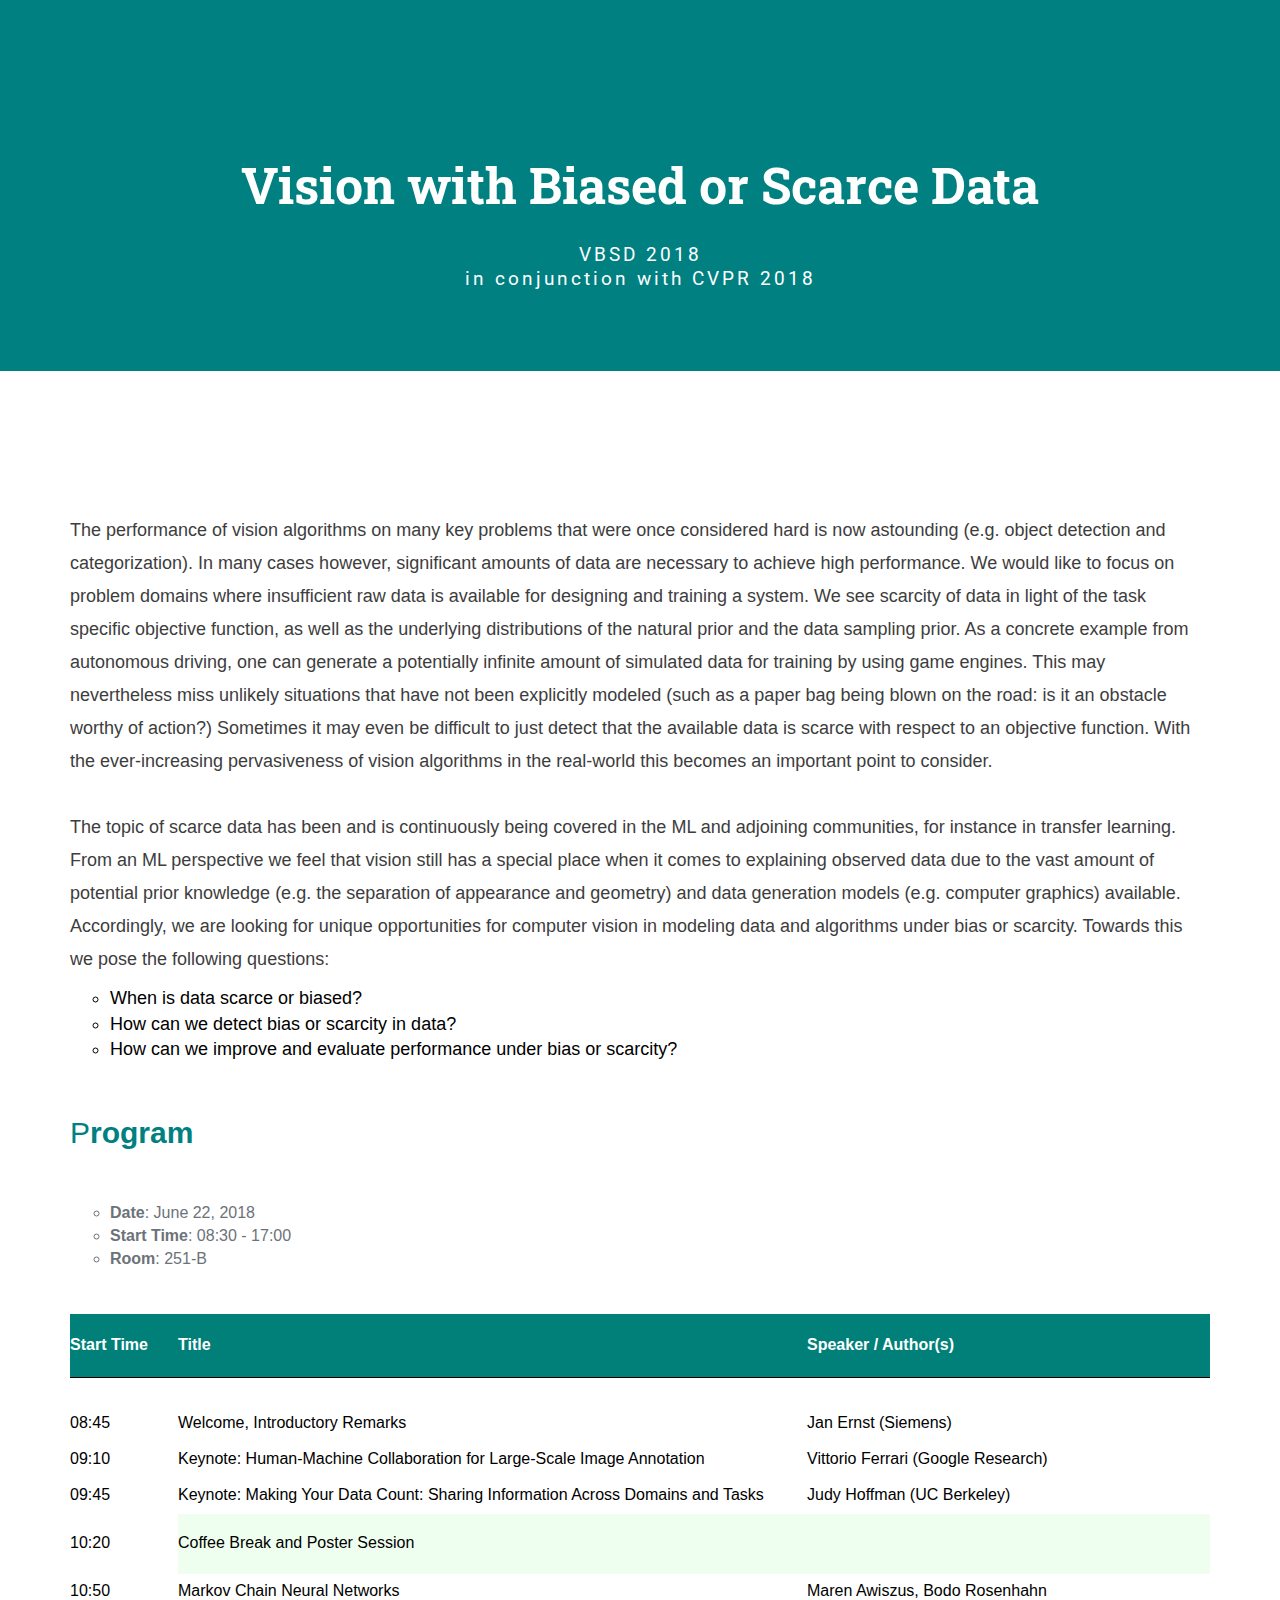
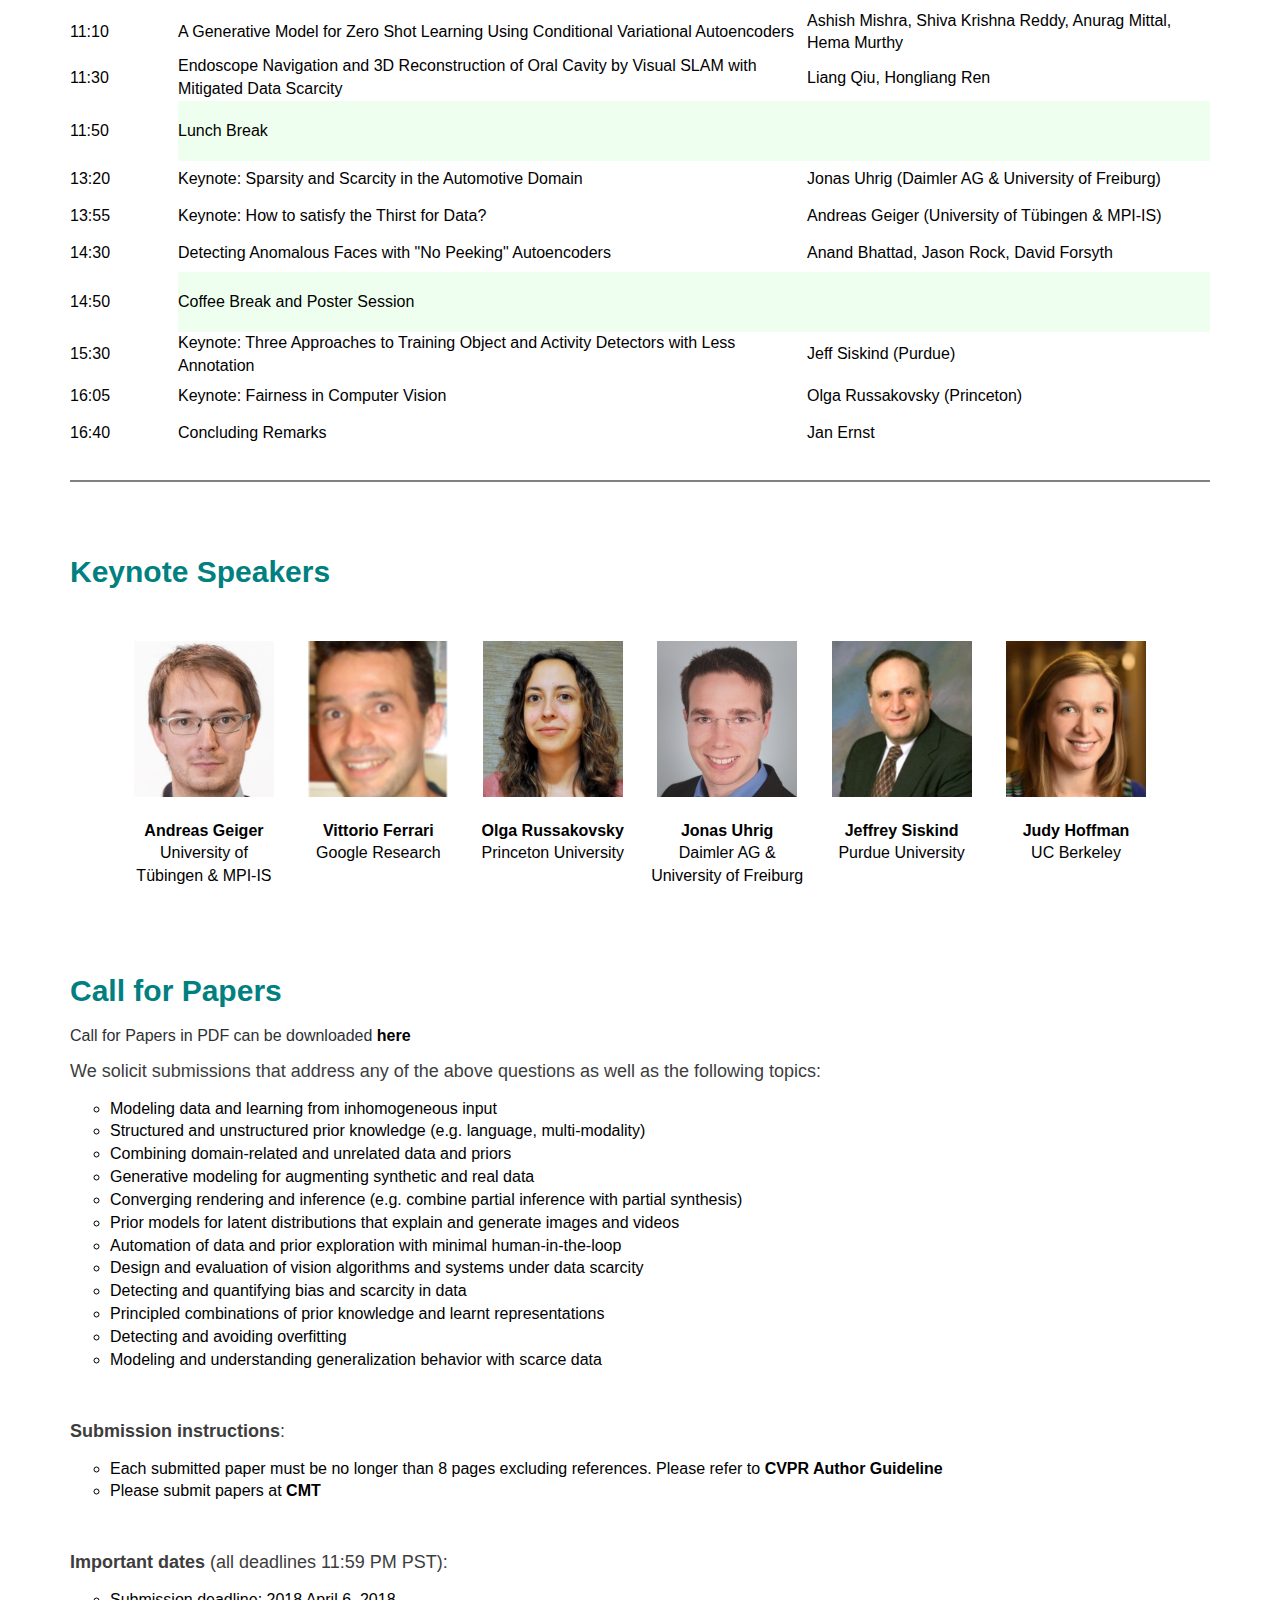
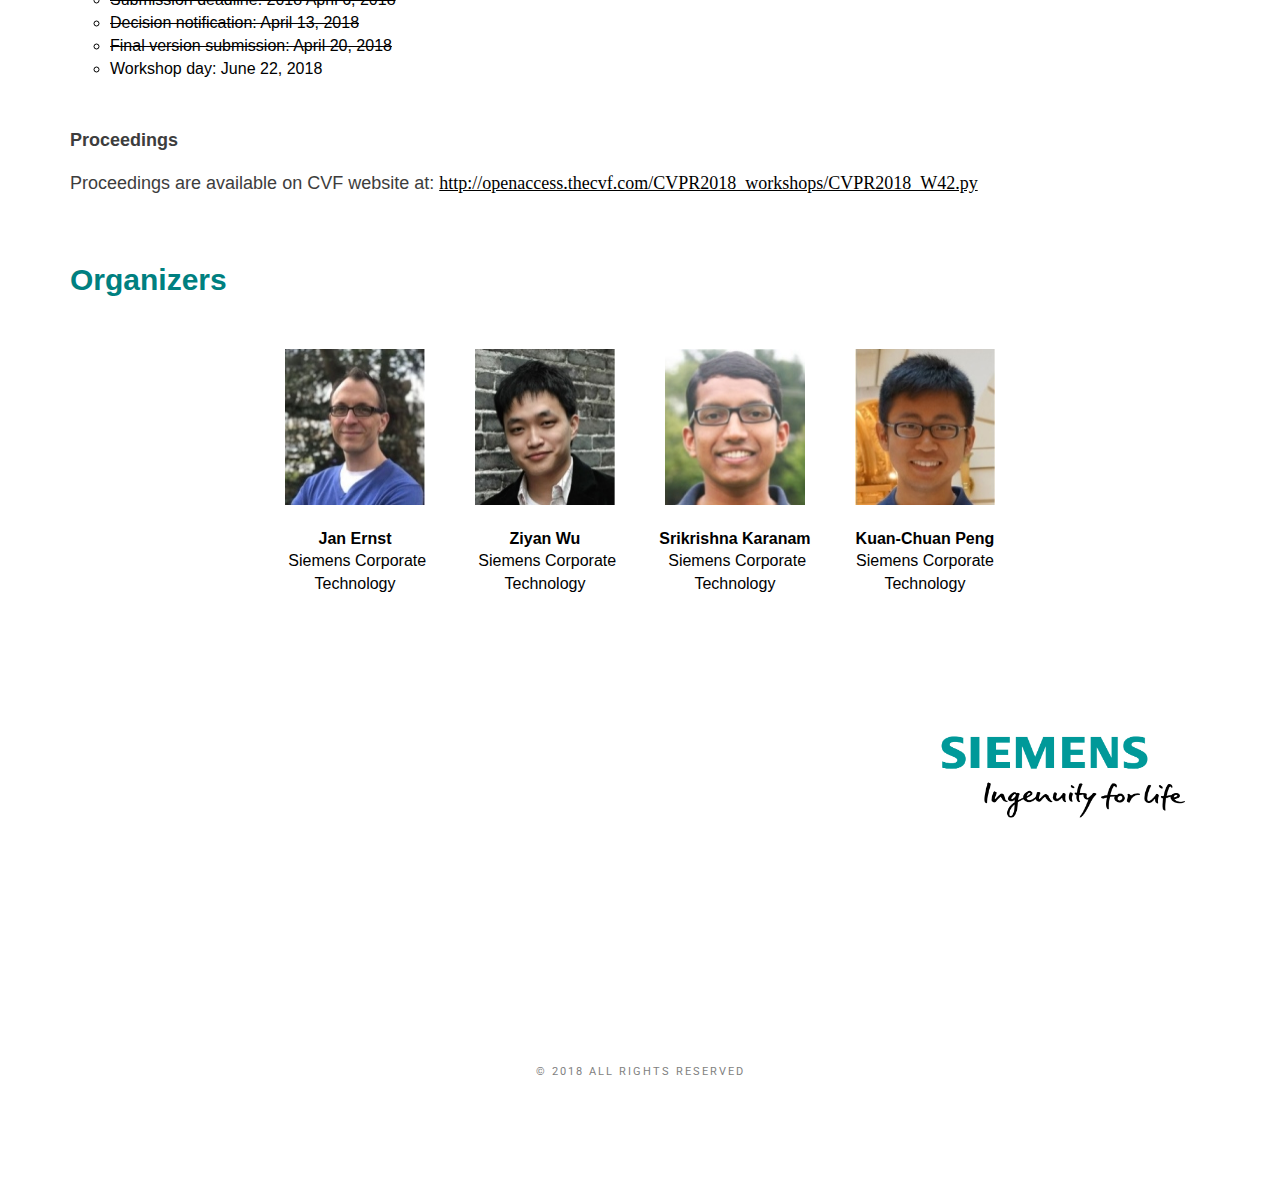
==== 2018/index.html @ 098ad4de "initial" ====
<!doctype html>
<style type="text/css">
.ms-list2-main {
	border-left-style: none;
	border-right-style: none;
	border-top-style: none;
	border-bottom: 1.5pt solid gray;
}
.ms-list2-tl {
	font-weight: bold;
	color: white;
	border-left-style: none;
	border-right-style: none;
	border-top-style: none;
	border-bottom: .75pt solid black;
	background-color: #008078;
}
.ms-list2-left {
	border-style: none;
}
.ms-list2-top {
	font-weight: bold;
	color: white;
	border-left-style: none;
	border-right-style: none;
	border-top-style: none;
	border-bottom: .75pt solid black;
	background-color: #008078;
}
.ms-list2-even {
	font-weight: normal;
	color: black;
	border-style: none;
	background-color: white;
}
.ms-list2-odd {
	font-weight: normal;
	color: black;
	border-style: none;
	background-color: #EFFFEF;
}
.auto-style1 {
	font-size: small;
	font-family: Arial, Helvetica, sans-serif;
}
.normalp {
	font-family: Arial, Helvetica, sans-serif;
	font-size: small;
	font-style: normal;
	font-variant: normal;
}
a:link
	{font-family:"Times New Roman",serif;
	color:black;
	text-decoration:underline;
	text-underline:single;
}
.auto-style10 {
	font-size: medium;
	font-family: Arial, Helvetica, sans-serif;
}
.auto-style11 {
	font-size: medium;
}
.auto-style12 {
	font-family: Arial;
}
.auto-style13 {
	font-size: medium;
	font-family: Arial, Helvetica, sans-serif;
	color: #000000;
}
.auto-style14 {
	font-weight: normal;
	color: #008080;
}
.auto-style15 {
	font-size: medium;
	font-family: Arial, Helvetica, sans-serif;
	color: #000000;
	text-align: center;
}
.auto-style16 {
	font-weight: normal;
}
.auto-style17 {
	font-weight: bold;
}
.auto-style28 {
	font-family: Arial;
	text-align: center;
}
.auto-style29 {
	border-width: 8px;
	text-align: center;
}
.auto-style30 {
	border-color: #FFFFFF;
	border-width: 0;
}
.auto-style31 {
	font-size: large;
	font-family: Arial, Helvetica, sans-serif;
}
.auto-style38 {
	border-style: none;
	background-color: #FFFFFF;
}
.auto-style39 {
	color: #000000;
}
.auto-style40 {
	font-size: medium;
	color: #000000;
}
.auto-style41 {
	font-size: medium;
	color: #000000;
	border-style: none;
}
.auto-style42 {
	font-size: medium;
	border-style: none;
	background-color: #FFFFFF;
}
.auto-style43 {
	font-size: medium;
	color: #000000;
	border-style: none;
	background-color: #FFFFFF;
}
.auto-style44 {
	font-weight: bold;
	color: white;
	font-size: medium;
	border-left-style: none;
	border-right-style: none;
	border-top-style: none;
	border-bottom: .75pt solid black;
	background-color: #008078;
}
</style>
<!--[if lt IE 7]>      <html class="no-js lt-ie9 lt-ie8 lt-ie7" lang=""> <![endif]-->
<!--[if IE 7]>         <html class="no-js lt-ie9 lt-ie8" lang=""> <![endif]-->
<!--[if IE 8]>         <html class="no-js lt-ie9" lang=""> <![endif]-->
<!--[if gt IE 8]><!-->
<html class="no-js" lang="">
<!--<![endif]-->

<head>
<meta charset="utf-8">
<meta name="description" content="">
<meta name="viewport" content="width=device-width, initial-scale=1">
<title>VBSD 2018</title>
<link rel="stylesheet" href="bootstrap.min.css">
<link rel="stylesheet" href="css/jquery.fancybox.css">
<link rel="stylesheet" href="main.css">
<link rel="stylesheet" href="css/responsive.css">
<link rel="stylesheet" href="css/animate.min.css">
<link rel="stylesheet" href="https://maxcdn.bootstrapcdn.com/font-awesome/4.4.0/css/font-awesome.min.css">
<!-- Global site tag (gtag.js) - Google Analytics -->
<script async src="https://www.googletagmanager.com/gtag/js?id=UA-12283443-7"></script>
<script>
  window.dataLayer = window.dataLayer || [];
  function gtag(){dataLayer.push(arguments);}
  gtag('js', new Date());

  gtag('config', 'UA-12283443-7');
</script>
</head>

<body>
<!-- header section -->
<section class="banner" role="banner">
  
  <!-- banner text -->
  <div class="container">
    <div class="col-md-10 col-md-offset-1">
      <div class="banner-text text-center">
        <h1>Vision with Biased or Scarce Data </h1>
        <p>VBSD 2018<br>
          in conjunction with CVPR 2018</p>
        <!-- banner text --> 
      </div>
    </div>
  </div>
</section>
<!-- header section --> 
<!-- description text section -->
<section id="descripton" class="section descripton">
  <div class="container">
    <div class="normalp">
      <p class="auto-style15">&nbsp;</p>
		<p class="auto-style13">The performance of vision algorithms on many key problems that were once considered hard is now astounding (e.g. object detection and categorization). In many cases however, significant amounts of data are necessary to achieve high performance. We would like to focus on problem domains where insufficient raw data is available for designing and training a system. We see scarcity of data in light of the task specific objective function, as well as the underlying distributions of the natural prior and the data sampling prior. As a concrete example from autonomous driving, one can generate a potentially infinite amount of simulated data for training by using game engines. This may nevertheless miss unlikely situations that have not been explicitly modeled (such as a paper bag being blown on the road: is it an obstacle worthy of action?) Sometimes it may even be difficult to just detect that the available data is scarce with respect to an objective function. With the ever-increasing pervasiveness of vision algorithms in the real-world this becomes an important point to consider.<br><br>
      
      The topic of scarce data has been and is continuously being covered in the ML and adjoining communities, for instance in transfer learning. From an ML perspective we feel that vision still has a special place when it comes to explaining observed data due to the vast amount of potential prior knowledge (e.g. the separation of appearance and geometry) and data generation models (e.g. computer graphics) available. Accordingly, we are looking for unique opportunities for computer vision in modeling data and algorithms under bias or scarcity. Towards this we pose the following questions:
        </p>
            <ul class="auto-style13">
              <li class="auto-style31">When is data scarce or biased?</li>
              <li class="auto-style31">How can we detect bias or scarcity 
			  in data?</li>
              <li class="auto-style31">How can we improve and evaluate 
			  performance under bias <span lang="en-us">or</span> scarcity?</li>
            </ul>
     <p>
     <span lang="en-us">&nbsp;&nbsp; </span>
    </p>
    </div>
     <div class="auto-style1">
          
         <span lang="en-us">
		           
      <h2 class="auto-style14">P<span class="auto-style17">rogram</span></h2>
		 <span lang="en-us">
      	 <p>&nbsp;</p>
      <ul>
		  <li class="auto-style11"><strong>Date</strong>: June 22, 2018</li>
		  <li class="auto-style11"><strong>Start Time</strong>: 08:30 - 17:00</li>
		  <li class="auto-style11"><strong>Room</strong>: 251-B</li>
		  </span>
    </ul>
    			 <p class="auto-style14">&nbsp;</p>
		 <p>
		 <table style="width: 100%; height: 674px;" class="ms-list2-main">
			 <!-- fpstyle: 25,011111100 -->
			 <tr>
		  <td class="auto-style44" style="height: 64px; width: 108px;">
		  <strong>Start Time</strong></td>
				 <td class="auto-style44" style="height: 64px; width: 629px">
		 		 <strong>Title</strong></td>
				 <td class="auto-style44" style="height: 64px">
		 		 <strong>Speaker / Author(s)</strong></td>
			 </tr>
			 <tr>
		  <td class="auto-style38" style="width: 108px; height: 28px;">
		  &nbsp;</td>
				 <td class="ms-list2-even" style="width: 629px; height: 28px;">
		 		 &nbsp;</td>
				 <td class="ms-list2-even" style="height: 28px">
		 		 &nbsp;</td>
			 </tr>
			 <tr>
		  <td class="auto-style43" style="width: 108px; height: 36px;">
		 <span lang="en-us" class="auto-style40">
      	08:45</td>
				 <td class="ms-list2-even" style="width: 629px; height: 36px;">
		 <span lang="en-us" class="auto-style11">
		 		Welcome, Introductory Remarks</td>
				 <td class="ms-list2-even" style="height: 36px">
		 <span lang="en-us" class="auto-style11">
      		   Jan Ernst (Siemens)</td>
			 </tr>
			 <tr>
		  <td class="auto-style43" style="height: 36px; width: 108px;">
		 <span lang="en-us" class="auto-style40">
      	09:10</td>
				 <td class="ms-list2-even" style="height: 36px; width: 629px">
				 <span lang="en-us" class="auto-style11">
		 		 Keynote: Human-Machine Collaboration for Large-Scale Image Annotation</td>
				 <td class="ms-list2-even" style="height: 36px">
		 <span lang="en-us" class="auto-style11">
      		   Vittorio Ferrari 
				 (Google Research)</td>
			 </tr>
			 <tr>
		  <td class="auto-style43" style="height: 36px; width: 108px;">
		 <span lang="en-us" class="auto-style40">
      	09:45</td>
				 <td class="ms-list2-even" style="height: 36px; width: 629px">
		 		 <span lang="en-us" class="auto-style11">
      		   Keynote<span>: Making Your Data Count: Sharing Information Across 
				 Domains and Tasks</span></span></td>
				 <td class="ms-list2-even" style="height: 36px">
		 <span lang="en-us" class="auto-style11">
      		   Judy Hoffman (UC Berkeley)</td>
			 </tr>
			 <tr class="ms-list2-odd">
		  <td class="auto-style42" style="height: 60px; width: 108px;">
		 <span lang="en-us" class="auto-style11">
      	10:20</td>
				 <td class="ms-list2-odd" style="height: 60px; ">
		 <span lang="en-us" class="auto-style11">
      		   Coffee Break and 
				 Poster Session</td>
				 <td class="ms-list2-odd" style="height: 60px; ">
		 		&nbsp;</td>
			 </tr>
			 <tr>
		  <td class="auto-style43" style="height: 36px; width: 108px;">
		 <span lang="en-us" class="auto-style40">
      	10:50</td>
				 <td class="ms-list2-even" style="height: 36px; width: 629px">
		 <span lang="en-us" class="auto-style11">
      		   Markov Chain Neural Networks</td>
				 <td class="ms-list2-even" style="height: 36px">
		 <span lang="en-us" class="auto-style11">
				 Maren Awiszus, Bodo Rosenhahn</td>
			 </tr>
			 <tr>
		  <td class="auto-style43" style="width: 108px; height: 36px;">
		 <span lang="en-us" class="auto-style40">
		  11:10</td>
				 <td class="ms-list2-even" style="width: 629px; height: 36px;">
		 <span lang="en-us" class="auto-style11">
      		   A Generative 
				 Model for Zero Shot Learning Using Conditional Variational 
				 Autoencoders</td>
				 <td class="ms-list2-even" style="height: 36px">
		 <span lang="en-us" class="auto-style11">
      		   Ashish Mishra, Shiva Krishna 
				 Reddy, Anurag Mittal, Hema Murthy</td>
			 </tr>
			 <tr>
		  <td class="auto-style43" style="width: 108px; height: 36px;">
		 <span lang="en-us" class="auto-style40">
      	11:30</td>
				 <td class="ms-list2-even" style="width: 629px; height: 36px;">
		 <span lang="en-us" class="auto-style11">
      		   Endoscope Navigation and 3D Reconstruction of 
				 Oral Cavity by Visual SLAM with Mitigated Data Scarcity</td>
				 <td class="ms-list2-even" style="height: 36px">
		 <span lang="en-us" class="auto-style11">
      		   Liang Qiu, Hongliang Ren</td>
			 </tr>
			 <tr>
		  <td class="auto-style43" style="height: 60px; width: 108px;">
		 <span lang="en-us" class="auto-style40">
      	11:50</td>
				 <td class="ms-list2-odd" style="height: 60px; width: 629px">
		 <span lang="en-us" class="auto-style11">
				 Lunch Break</td>
				 <td class="ms-list2-odd" style="height: 60px">
		 		 </td>
			 </tr>
			 <tr>
		  <td class="auto-style41" style="height: 37px; width: 108px;">
		 <span lang="en-us" class="auto-style40">
      	13:20</td>
				 <td class="ms-list2-even" style="width: 629px; height: 37px;">
		 <span lang="en-us" class="auto-style11">
      		   Keynote: Sparsity and Scarcity in the Automotive Domain</td>
				 <td class="ms-list2-even" style="height: 37px">
		 <span lang="en-us" class="auto-style11">
      		   Jonas Uhrig (Daimler AG & University of Freiburg)</td>
			 </tr>
			 <tr>
		  <td class="auto-style41" style="width: 108px; height: 37px;">
		 <span lang="en-us" class="auto-style40">
      	13:55</td>
				 <td class="auto-style40" style="width: 629px; height: 37px;">
		 <span lang="en-us" class="auto-style39">
      		   Keynote: How to satisfy the Thirst for Data?</td>
				 <td class="auto-style11" style="height: 37px">
		 <span lang="en-us" class="auto-style39">
      		   Andreas Geiger (University of T&uuml;bingen &amp; MPI-IS)</td>
			 </tr>
			 <tr>
		  <td class="auto-style41" style="width: 108px; height: 37px;">
		 <span lang="en-us" class="auto-style40">
      	14:30</td>
				 <td class="auto-style40" style="width: 629px; height: 37px;">
		 <span lang="en-us" class="auto-style39">
      		   Detecting Anomalous Faces with &quot;No Peeking&quot; Autoencoders</td>
				 <td class="auto-style11" style="height: 37px">
		 <span lang="en-us" class="auto-style39">
      		   Anand Bhattad, Jason Rock, David Forsyth</td>
			 </tr>
			 <tr>
		  <td class="auto-style41" style="height: 60px; width: 108px;">
		 <span lang="en-us" class="auto-style40">
      	14:50</td>
				 <td class="ms-list2-odd" style="height: 60px; width: 629px">
		 <span lang="en-us" class="auto-style11">
				 Coffee Break and Poster Session</td>
				 <td class="ms-list2-odd" style="height: 60px">
		 		 </td>
			 </tr>
			 <tr>
		  <td class="auto-style41" style="width: 108px; height: 37px;">
		 <span lang="en-us" class="auto-style40">
      	15:30</td>
				 <td class="ms-list2-even" style="width: 629px; height: 37px;">
		 <span lang="en-us" class="auto-style11">
      		   Keynote: </span><span class="auto-style11">Three Approaches to Training Object and Activity Detectors with Less Annotation</span></td>
				 <td class="ms-list2-even" style="height: 37px">
		 <span lang="en-us" class="auto-style11">
      		   Jeff Siskind (Purdue)</td>
			 </tr>
			 <tr>
		  <td class="auto-style41" style="width: 108px; height: 37px;">
		 <span lang="en-us" class="auto-style40">
		  16:05</td>
				 <td class="auto-style40" style="width: 629px; height: 37px;">
		 <span lang="en-us" class="auto-style39">
      		   Keynote: Fairness in Computer 
				 Vision</td>
				 <td class="auto-style11" style="height: 37px">
		 <span lang="en-us" class="auto-style39">
      		   Olga Russakovsky (Princeton)</td>
			 </tr>
			 <tr>
		  <td class="auto-style41" style="width: 108px; height: 37px;">
		 <span lang="en-us" class="auto-style40">
      	16:40</td>
				 <td class="auto-style40" style="width: 629px; height: 37px;">
		 <span lang="en-us" class="auto-style39">
      		   Concluding Remarks</td>
				 <td class="auto-style11" style="height: 37px">
		 <span lang="en-us" class="auto-style39">
				 Jan Ernst</td>
			 </tr>
			 <tr>
		  <td class="ms-list2-left" style="width: 108px; height: 29px;">
		  &nbsp;</td>
				 <td class="ms-list2-even" style="width: 629px; height: 29px;">
		 		 &nbsp;</td>
				 <td class="ms-list2-even" style="height: 29px">
		 		 &nbsp;</td>
			 </tr>
		 </table>
		 </p>
		           
      <h2 class="auto-style14">&nbsp;</h2>
		 <h2 class="auto-style14"><span class="auto-style17">Keynote Speakers</span></h2>
		 <p class="auto-style14">&nbsp;</p>
		 <p>
		 <table style="width: 90%; height: 345;" align="center" cellspacing="1" class="auto-style30">
			 <tr>
				 <td class="auto-style29" style="width: 15%; height: 340;" valign="top"> 
      		     <a href="https://avg.is.tuebingen.mpg.de/person/ageiger" style="text-decoration: none"> 
      		     <img alt="" height="156" src="images/AGeiger.jpg" width="140" align="top"><br>
				 <span class="auto-style13"><br><strong>Andreas Geiger</strong><br>University of 
				 T&uuml;bingen &amp; MPI-IS</span></a></td>
				 <td class="auto-style29" style="width: 2%; height: 340;" valign="top"> 
      		     &nbsp;</td>
				 <td class="text-center" style="width: 15%; height: 340;" valign="top"> 
          
        		           
		 		 <a href="http://homepages.inf.ed.ac.uk/vferrari/" style="text-decoration: none">
				 <img alt="" height="156" src="images/VFerrari.jpg" width="140"><br>
				 <span class="auto-style13"><br><strong>Vittorio Ferrari
				 </strong><br>Google 
				 Research</span></a></td>
	 
				 <td class="text-center" style="width: 2%; height: 340;" valign="top"> 
      		     &nbsp;</td>
				 <td class="auto-style28" style="height: 340; width: 15%;" valign="top">
		 		 <a href="http://www.cs.princeton.edu/~olgarus/" style="text-decoration: none">
				 <img alt="" height="156" src="images/ORussakovsky.JPG" width="140"><br>
				 <span class="auto-style13"><br><strong>Olga Russakovsky<br>
				 </strong>Princeton 
				 University</span></a><span class="auto-style11"><br>&nbsp;</span></td>
				 <td class="auto-style28" style="height: 340; width: 2%;" valign="top">
		 		 &nbsp;</td>
				 <td class="auto-style28" style="height: 340; width: 15%;" valign="top">
		 		 <span class="auto-style13"><span lang="en-us">
		           
      		   <a href="https://lmb.informatik.uni-freiburg.de/people/uhrigj/" style="text-decoration: none"> 
      		     <img alt="" height="156" src="images/JUhrig.jpg" width="140" align="top"><br>
				 <br><span class="auto-style13" lang="en-us"><strong>Jonas Uhrig</strong></span><br>
				 <span class="auto-style13" lang="en-us">Daimler AG &amp;<br>University 
				 of Freiburg</span></a></span><br>&nbsp;</span></td>
				 <td class="auto-style28" style="height: 340; width: 2%;" valign="top">
		 		 &nbsp;</td>
				 <td class="auto-style28" style="height: 340; width: 15%;" valign="top">
		 		 <a href="https://engineering.purdue.edu/~qobi/" style="text-decoration: none">
				 <img alt="" height="156" src="images/JSiskind.jpg" width="140"><br>
				 <span class="auto-style13"><br><strong>Jeffrey Siskind
				 </strong><br>Purdue 
				 University</span></a></td>
		 
				 <td class="auto-style28" style="height: 340; width: 2%;" valign="top">
		 		 &nbsp;</td>
				 <td class="auto-style28" style="height: 340; width: 15%;" valign="top">
		 		 <a href="https://people.eecs.berkeley.edu/~jhoffman/" style="text-decoration: none">
				 <img alt="" height="156" src="images/JHoffman.jpg" width="140"><br>
				 <span class="auto-style13"><br><strong>Judy Hoffman
				 </strong><br>UC Berkeley</span></a></td>
			 </tr>
		 </table>
		 </p>
	     <p>&nbsp;</p>
          
      <h2 class="auto-style14"><strong>Call for Papers</strong></h2>
		 <h2 class="auto-style10"><span class="auto-style16">Call for Papers in PDF can be downloaded</span> 
		<a class="auto-style10" href="docs/CfP_VBSD2018.pdf" style="text-decoration:none">
		 <span class="auto-style10"><strong>here</strong></span> </a></h2>
		 <p class="auto-style13"><span>We solicit submissions that address any 
		 of the above questions as well as the following topics:</span></p>
		 <ul class="auto-style13">
			 <li class="auto-style10">Modeling data and learning from 
			 inhomogeneous input</li>
			 <li class="auto-style10">Structured and unstructured prior knowledge 
			 (e.g. language, multi-modality)</li>
			 <li class="auto-style10">Combining domain-related and unrelated data 
			 and priors</li>
			 <li class="auto-style10">Generative modeling for augmenting 
			 synthetic and real data</li>
			 <li class="auto-style10">Converging rendering and inference (e.g. 
			 combine partial inference with partial synthesis)</li>
			 <li class="auto-style10">Prior models for latent distributions that 
			 explain and generate images and videos</li>
			 <li class="auto-style10">Automation of data and prior exploration 
			 with minimal human-in-the-loop</li>
			 <li class="auto-style10">Design and evaluation of vision algorithms 
			 and systems under data scarcity</li>
			 <li class="auto-style10">Detecting and quantifying bias and scarcity 
			 in data</li>
			 <li class="auto-style10">Principled combinations of prior knowledge 
			 and learnt representations</li>
			 <li class="auto-style10">Detecting and avoiding overfitting</li>
			 <li class="auto-style10">Modeling and understanding generalization 
			 behavior with scarce data</li>
		 </ul>
		 <p class="MsoNormal">&nbsp;</p>
		 <p class="MsoNormal"><b><span>Submission instructions</span></b><span>: 
		 &nbsp;</span></p>
      <ul class="auto-style13">
        <li class="auto-style10">
		Each submitted paper must be no longer than 8 pages excluding references. Please refer to <a class="auto-style10" href="http://cvpr2018.thecvf.com/submission/main_conference/author_guidelines#call_for_papers" style="text-decoration:none">
		<span class="auto-style10"><strong>CVPR Author Guideline</strong></span></a></li>
        <li class="auto-style10">Please submit papers at 
		<a class="auto-style10" href="https://cmt3.research.microsoft.com/VBSD2018" style="text-decoration:none">
		<span class="auto-style10"><strong>CMT</strong></span></a></li>

    </ul>
		 
		 
		 <p class="MsoNormal">&nbsp;</p>
		 <p class="MsoNormal"><b><span>Important dates</span></b><span> (all 
		 deadlines 11:59 PM PST):<o:p></o:p></span></p>
		 <ul class="auto-style13">
			 <li class="auto-style10">
			 <strike>Submission deadline:  2018 April 6, 2018</strike></li>
			 <li class="auto-style10">
			 <strike>Decision notification: April 13, 2018</strike></li>
			 <li class="auto-style10">
			 <strike>Final version submission: April 20, 2018</strike></li>
			 <li class="auto-style10">
			 Workshop day: June 22, 2018</li>
		 </ul>
		           
         <p>&nbsp;</p>
		 <p><span lang="en-us">
		           
         <b><span>Proceedings</span></b></span></p>
		 </span>
		 <p><span lang="en-us">Proceedings are available on CVF website at:
		 </span>
		 <a href="http://openaccess.thecvf.com/CVPR2018_workshops/CVPR2018_W42.py">
		 http://openaccess.thecvf.com/CVPR2018_workshops/CVPR2018_W42.py</a><span lang="en-us">
		           
      </p>
		 <p>&nbsp;</p>
		           
      <h2 class="auto-style14"><strong>Organizers</strong></h2>
		 <p class="auto-style14">&nbsp;</p>
		 <table style="width: 65%; height: 345;" align="center" cellspacing="1" class="auto-style30">
			 <tr>
				 <td class="auto-style29" style="width: 15%; height: 340;" valign="top"> 
				 
      		     <a href="https://www.linkedin.com/in/jan-ernst-2829965" style="text-decoration: none"> 
      		     <img alt="" height="156" src="images/Jan.JPG" width="140"><br>
				 <span class="auto-style13"><br><strong>Jan Ernst</strong><br>&nbsp;Siemens Corporate Technology</span></a></td>
				 <td class="auto-style29" style="width: 2%; height: 340;" valign="top"> 
      		     &nbsp;</td>
      		     
      		     
				 <td class="text-center" style="width: 15%; height: 340;" valign="top"> 
         		     <a href="http://www.wuziyan.com" style="text-decoration: none"> 
      		     <img alt="" height="156" src="images/Ziyan.JPG" width="140"><br>
				 	<span class="auto-style13"><br><strong>Ziyan Wu</strong><br>&nbsp;Siemens Corporate Technology</span></a></td>
				 
				 
				 <td class="text-center" style="width: 2%; height: 340;" valign="top"> 
      		     &nbsp;</td>
				 <td class="auto-style28" style="height: 340; width: 15%;" valign="top">
		 		 <a href="https://karanams.github.io/" style="text-decoration: none">
				 <img alt="" height="156" src="images/Srikrishna.JPG" width="140"><br>
				 <span class="auto-style13"><br><strong>Srikrishna Karanam<br>
				 </strong></span></a>
          
         <span lang="en-us">
		           
      		     
				 <span class="auto-style13">&nbsp;Siemens Corporate Technology</span></span><span class="auto-style11"><br>&nbsp;</span></td>
				 <td class="auto-style28" style="height: 340; width: 2%;" valign="top">
		 		 &nbsp;</td>
				 <td class="auto-style28" style="height: 340; width: 15%;" valign="top">
		 		 <span class="auto-style13"><span lang="en-us">
		           
      		   <a href="http://chenlab.ece.cornell.edu/people/kuanchuan/" style="text-decoration: none"> 
      		     <img alt="" height="156" src="images/KC.JPG" width="140" align="top"><br>
				 <br><span class="auto-style13" lang="en-us"><strong>Kuan-Chuan 
				 Peng</strong></span><br>
				 <span class="auto-style13" lang="en-us">Siemens Corporate 
				 Technology</span></a></span><br>&nbsp;</span></td>
			 </tr>
		 </table>
		 <p class="auto-style14">&nbsp;</p>
		 <p class="auto-style14">&nbsp;</p>
		 <p><span lang="en-us">
		 <table style="width: 100%">
			 <tr>
				 <td> 
      		   &nbsp;</td>
				 <td class="auto-style12">
		 <img alt="" height="126" src="images/sie-logo-layer-claim-petrol-rgb.png" width="300" style="float: right"></td>
			 </tr>
		 </table>
		 </span></p>
	  </div>
	  <span class="auto-style12">
		<br>
  </div>
</section>

<!-- footer -->
<footer class="section footer">
  <div class="footer-bottom">
    <div class="container">
      <div class="col-md-12">
        <p class="text-center">&copy; 2018 All rights reserved</p>
      </div>
    </div>
  </div>
</footer>
<!-- footer --> 

<!-- JS FILES --> 

</body>
</html>
---- 2018/main.css ----
﻿/* ------------------------------------------------------------------------------
	Template Name: Minifolio
	Author: Designstub
	Author URI: http://www.designstub.com
	License: GNU General Public License version 3.0
	License URI: http://www.gnu.org/licenses/gpl-3.0.html
	Version: 1.0

/* ------------------------------------------------------------------------------
	Typography
-------------------------------------------------------------------------------*/

@import url(http://fonts.googleapis.com/css?family=Roboto:300,400,500,600,700);
@import url(http://fonts.googleapis.com/css?family=Roboto%20Slab:300,400,500,600,700);

p {
	font-size: 14px;
	line-height: 22.4px;
	color: #6c7279;
}
h1 {
	font-size: 65px;
	color: #2d3033;
}
h2 {
	font-size: 30px;
	color: #2d3033;
}
h3 {
	font-size: 28px;
	color: #2d3033;
	font-weight: 300;
}
h4 {
	font-size: 22px;
	color: #2d3033;
	font-weight: 400;
}
h5 {
	font-size: 14px;
	color: #2d3033;
	text-transform: uppercase;
	font-weight: 700;
}
.btn {
	background-color: #3bc492;
	color: #fff;
	font-size: 13px;
	font-weight: 600;
	letter-spacing: 5px;
	border: 0;
	-moz-border-radius: 2px;
	-webkit-border-radius: 2px;
	border-radius: 2px;
	display: inline-block;
	text-transform: uppercase;
}
.btn:hover, .btn:focus {
	background-color: #3d3d3d;
	color: #fff;
}
.btn-large {
	padding: 15px 40px;
}
/* ------------------------------------------------------------------------------
	Global Styles
-------------------------------------------------------------------------------*/
a {
	color: #e84545;
}
a:hover, a:focus {
	text-decoration: none;
	-moz-transition: background-color, color, 0.3s;
	-o-transition: background-color, color, 0.3s;
	-webkit-transition: background-color, color, 0.3s;
	transition: background-color, color, 0.3s;
}
body {
	font-family: "Roboto", sans-serif;
	font-weight: 400;
	color: #6c7279;
}
ul, ol {
	margin: 0;
	padding: 5;
}
ul li {
	list-style: circle;
    font-size: 20px;
}
.section {
	padding: 100px 0;
}
.no-padding {
	padding: 0;
}
.no-gutter [class*=col-] {
	padding-right: 0;
	padding-left: 0;
}
.space
{
	margin-top:60px;	
}
/* ------------------------------------------------------------------------------
	Header
-------------------------------------------------------------------------------*/
#header {
	position: fixed;
	width: 100%;
	z-index: 999;
}
#header .header-content {
	margin: 0 auto;
	max-width: 1170px;
	padding: 60px 0;
	width: 100%;
	-moz-transition: padding 0.3s;
	-o-transition: padding 0.3s;
	-webkit-transition: padding 0.3s;
	transition: padding 0.3s;
}
#header .logo {
	float: left;
}
#header.fixed {
	background-color: rgba(0, 0, 0, 0.25);
}
#header.fixed .header-content {
	border-bottom: 0;
	padding: 25px 0;
}
#header.fixed .nav-toggle {
	top: 18px;
}
.navigation.open {
	opacity: 0.9;
	visibility: visible;
	-moz-transition: opacity 0.5s;
	-o-transition: opacity 0.5s;
	-webkit-transition: opacity 0.5s;
	transition: opacity 0.5s;
}
.navigation {
	float: right;
}
.navigation li {
	display: inline-block;
}
.navigation a {
	color: rgba(255, 255, 255, 0.75);
	font-size: 13px;
	font-weight: 400;
	margin-left: 40px;
	letter-spacing: 3px;
	text-transform: uppercase;
}
.navigation a:hover, .navigation a.active {
	color: #fff;
}
.nav-toggle {
	display: none;
	height: 44px;
	overflow: hidden;
	position: fixed;
	right: 5%;
	text-indent: 100%;
	top: 32px;
	white-space: nowrap;
	width: 44px;
	z-index: 99999;
	-moz-transition: all 0.3s;
	-o-transition: all 0.3s;
	-webkit-transition: all 0.3s;
	transition: all 0.3s;
}
.nav-toggle:before, .nav-toggle:after {
	border-radius: 50%;
	content: "";
	height: 100%;
	left: 0;
	position: absolute;
	top: 0;
	width: 100%;
	-moz-transform: translateZ(0);
	-ms-transform: translateZ(0);
	-webkit-transform: translateZ(0);
	transform: translateZ(0);
	-moz-backface-visibility: hidden;
	-webkit-backface-visibility: hidden;
	backface-visibility: hidden;
	-moz-transition-property: -moz-transform;
	-o-transition-property: -o-transform;
	-webkit-transition-property: -webkit-transform;
	transition-property: transform;
}
.nav-toggle:before {
	background-color: #4b1685;
	-moz-transform: scale(1);
	-ms-transform: scale(1);
	-webkit-transform: scale(1);
	transform: scale(1);
	-moz-transition-duration: 0.3s;
	-o-transition-duration: 0.3s;
	-webkit-transition-duration: 0.3s;
	transition-duration: 0.3s;
}
.nav-toggle:after {
	background-color: #4b1685;
	-moz-transform: scale(0);
	-ms-transform: scale(0);
	-webkit-transform: scale(0);
	transform: scale(0);
	-moz-transition-duration: 0s;
	-o-transition-duration: 0s;
	-webkit-transition-duration: 0s;
	transition-duration: 0s;
}
.nav-toggle span {
	background-color: #fff;
	bottom: auto;
	display: inline-block;
	height: 3px;
	left: 50%;
	position: absolute;
	right: auto;
	top: 50%;
	width: 18px;
	z-index: 10;
	-moz-transform: translateX(-50%) translateY(-50%);
	-ms-transform: translateX(-50%) translateY(-50%);
	-webkit-transform: translateX(-50%) translateY(-50%);
	transform: translateX(-50%) translateY(-50%);
}
.nav-toggle span:before, .nav-toggle span:after {
	background-color: #fff;
	content: "";
	height: 100%;
	position: absolute;
	right: 0;
	top: 0;
	width: 100%;
	-moz-transform: translateZ(0);
	-ms-transform: translateZ(0);
	-webkit-transform: translateZ(0);
	transform: translateZ(0);
	-moz-backface-visibility: hidden;
	-webkit-backface-visibility: hidden;
	backface-visibility: hidden;
	-moz-transition: -moz-transform 0.3s;
	-o-transition: -o-transform 0.3s;
	-webkit-transition: -webkit-transform 0.3s;
	transition: transform 0.3s;
}
.nav-toggle span:before {
	-moz-transform: translateY(-6px) rotate(0deg);
	-ms-transform: translateY(-6px) rotate(0deg);
	-webkit-transform: translateY(-6px) rotate(0deg);
	transform: translateY(-6px) rotate(0deg);
}
.nav-toggle span:after {
	-moz-transform: translateY(6px) rotate(0deg);
	-ms-transform: translateY(6px) rotate(0deg);
	-webkit-transform: translateY(6px) rotate(0deg);
	transform: translateY(6px) rotate(0deg);
}
.nav-toggle.close-nav:before {
	-moz-transform: scale(0);
	-ms-transform: scale(0);
	-webkit-transform: scale(0);
	transform: scale(0);
}
.nav-toggle.close-nav:after {
	-moz-transform: scale(1);
	-ms-transform: scale(1);
	-webkit-transform: scale(1);
	transform: scale(1);
}
.nav-toggle.close-nav span {
	background-color: rgba(255, 255, 255, 0);
}
.nav-toggle.close-nav span:before, .nav-toggle.close-nav span:after {
	background-color: #fff;
}
.nav-toggle.close-nav span:before {
	-moz-transform: translateY(0) rotate(45deg);
	-ms-transform: translateY(0) rotate(45deg);
	-webkit-transform: translateY(0) rotate(45deg);
	transform: translateY(0) rotate(45deg);
}
.nav-toggle.close-nav span:after {
	-moz-transform: translateY(0) rotate(-45deg);
	-ms-transform: translateY(0) rotate(-45deg);
	-webkit-transform: translateY(0) rotate(-45deg);
	transform: translateY(0) rotate(-45deg);
}
/* ------------------------------------------------------------------------------
	Banner
-------------------------------------------------------------------------------*/

.banner {
	background-color: #008080;
	min-height: 350px;
}
.banner-text {
	padding-top: 15%;
}
.banner-text h1 {
	color: #fff;
	font-family: "Roboto Slab", sans-serif;
	font-size: 50px;
	font-weight: 700;
}
.banner-text p {
	color: #fff;
	font-size: 19px;
	font-weight: 400;
	letter-spacing: 3px;
	line-height: 24px;
	margin-top: 30px;
	margin-bottom: 80px;
}
/* ------------------------------------------------------------------------------
	Description Text
-------------------------------------------------------------------------------*/

.descripton p {
	color: #3d3d3d;
	font-size: 18px;
	line-height: 33px;
	font-weight: 400;
}
/* ------------------------------------------------------------------------------
	Works
-------------------------------------------------------------------------------*/
.work {
  -moz-box-shadow: 0 0 0 1px #fff;
  -webkit-box-shadow: 0 0 0 1px #fff;
  box-shadow: 0 0 0 1px #fff;

  overflow: hidden;
  position: relative;
  visibility: hidden; }
  .work img
  {
	width:100%;
	height:100%;  
  }
  .work .overlay {
    background: rgba(64, 35, 97, 0.9);
    height: 100%;
    left: 0;
    opacity: 0;
    position: absolute;
    top: 0;
    width: 100%;
    -moz-transition: opacity, 0.3s;
    -o-transition: opacity, 0.3s;
    -webkit-transition: opacity, 0.3s;
    transition: opacity, 0.3s; }
  .work .overlay-caption {
    position: absolute;
    text-align: center;
    top: 50%;
    width: 100%;
    -moz-transform: translateY(-50%);
    -ms-transform: translateY(-50%);
    -webkit-transform: translateY(-50%);
    transform: translateY(-50%); }
  .work h5, .work p, .work img {
    -moz-transition: all, 0.5s;
    -o-transition: all, 0.5s;
    -webkit-transition: all, 0.5s;
    transition: all, 0.5s; }
  .work h5, .work p {
    color: #fff;
    margin: 0;
    opacity: 0; }
  .work h5 {
    margin-bottom: 5px;
    -moz-transform: translate3d(0, -200%, 0);
    -ms-transform: translate3d(0, -200%, 0);
    -webkit-transform: translate3d(0, -200%, 0);
    transform: translate3d(0, -200%, 0); }
  .work p {
    -moz-transform: translate3d(0, 200%, 0);
    -ms-transform: translate3d(0, 200%, 0);
    -webkit-transform: translate3d(0, 200%, 0);
    transform: translate3d(0, 200%, 0); }

.work-box:hover img {
  -moz-transform: scale(1.2);
  -ms-transform: scale(1.2);
  -webkit-transform: scale(1.2);
  transform: scale(1.2); }
.work-box:hover .overlay {
  opacity: 1; }
  .work-box:hover .overlay h5, .work-box:hover .overlay p {
    opacity: 1;
    -moz-transform: translate3d(0, 0, 0);
    -ms-transform: translate3d(0, 0, 0);
    -webkit-transform: translate3d(0, 0, 0);
    transform: translate3d(0, 0, 0); }
	
	/* ------------------------------------------------------------------------------
	Work animation
-------------------------------------------------------------------------------*/
.work:nth-child(1) {
  -moz-animation-delay: 0.1s;
  -webkit-animation-delay: 0.1s;
  animation-delay: 0.1s; }
.work:nth-child(2) {
  -moz-animation-delay: 0.2s;
  -webkit-animation-delay: 0.2s;
  animation-delay: 0.2s; }
.work:nth-child(3) {
  -moz-animation-delay: 0.3s;
  -webkit-animation-delay: 0.3s;
  animation-delay: 0.3s; }
.work:nth-child(4) {
  -moz-animation-delay: 0.4s;
  -webkit-animation-delay: 0.4s;
  animation-delay: 0.4s; }
.work:nth-child(5) {
  -moz-animation-delay: 0.8s;
  -webkit-animation-delay: 0.8s;
  animation-delay: 0.8s; }
.work:nth-child(6) {
  -moz-animation-delay: 0.7s;
  -webkit-animation-delay: 0.7s;
  animation-delay: 0.7s; }
.work:nth-child(7) {
  -moz-animation-delay: 0.6s;
  -webkit-animation-delay: 0.6s;
  animation-delay: 0.6s; }
.work:nth-child(8) {
  -moz-animation-delay: 0.5s;
  -webkit-animation-delay: 0.5s;
  animation-delay: 0.5s; }

.animated {
  visibility: visible; }
  
/* ------------------------------------------------------------------------------
	Hire me
-------------------------------------------------------------------------------*/
.hireme {
	background-color: #fafafa;
}
.hireme h3 {
	font-family: "Roboto", sans-serif;
	font-size: 30px;
	font-weight: 400;
	margin-top: 0;
}
.hireme p {
	color: #2d3033;
	font-family: "Roboto", sans-serif;
	font-size: 16px;
	font-weight: 400;
}
.hireme .btn {
	margin-top: 30px;
}
/* ------------------------------------------------------------------------------
	Footer
-------------------------------------------------------------------------------*/
.footer {
	text-align: center;
}
.footer p {
	font-family: "Roboto", sans-serif;
	font-size: 11px;
	color: #7f7f7f;
	letter-spacing: 2px;
	text-transform: uppercase;
}
.footer a {
	color: #7f7f7f;
}
.footer a:hover {
	color: #e84545;
}
.footer .footer-share {
	margin-top: 0;
}
.footer .footer-share li {
	background: #3d3d3d none repeat scroll 0 0;
	border-radius: 50%;
	color: #ffffff;
	width: 26px;
	height: 26px;
	border-radius: 50%;
	padding: 4px 0;
	margin: 0 5px;
	display: inline-block;
	float: none;
}
.footer .footer-share a {
	color: #fff;
}
.footer .fa-heart {
	color: #e84545;
	font-size: 11px;
	margin: 0 2px;
}
  
/* ------------------------------------------------------------------------------
	Inner Page Banner
-------------------------------------------------------------------------------*/

.innerbanner {
	background-color: #65349c;
	min-height: 100%;
}
.innerbanner-text {
	padding-top: 20%;
	padding-bottom: 5%;
}

.innerbanner-text p {
	color: #fff;
	font-family: "Roboto Slab", sans-serif;
	font-size: 36px;
	font-weight: 400;
	letter-spacing: 3px;
	line-height: 24px;
	margin-top: 30px;
	margin-bottom: 80px;
}
/* ------------------------------------------------------------------------------
	Inner description
-------------------------------------------------------------------------------*/
.inner-description h1 {
	color: #3d3d3d;
	font-size: 23px;
	font-weight: 700;
	margin-top:55px;
}
.inner-description p {
	color: #3d3d3d;
	font-size: 18px;
	line-height: 33px;
	font-weight: 400;
}
.inner-description img
{
width:150px;
height:150px;
border-radius:50%;	
}


/* ------------------------------------------------------------------------------
	Contact form
-------------------------------------------------------------------------------*/
.conForm
{
margin-top:50px;	
}
.conForm input {
	background:#fafafa;
	color:#797979;
	padding:15px 30px;
	border:none;
	margin-right:3%;
	margin-bottom:30px;
	outline:none;
	font-style:normal;
	border:#f4f3f3 1px solid;
	font-size:15px;
}
.conForm input.noMarr {
	margin-right:0px;
}
.conForm textarea {
	background:#fafafa;
	color:#797979;
	padding:15px 30px;
	margin-bottom:18px;
	outline:none;
	height:300px;
	font-style:normal;
	resize:none;
	font-size:15px;
	border:#f4f3f3 1px solid;
}


.conForm .submitBnt {
	background:#3bc492;
	color: #fff;
		padding: 15px 40px;
	font-size: 13px;
	font-weight: 600;
	letter-spacing: 5px;
	border: 0;
	-moz-border-radius: 2px;
	-webkit-border-radius: 2px;
	border-radius: 2px;
	display: inline-block;
	text-transform: uppercase;
}
.conForm .submitBnt:hover {
	background:#3d3d3d;
	color:#fff;
}
.error_message {
    color: #ff675f;
    font-weight: 500;
    padding-bottom: 15px;
}
#success_page h3 {
    color: #5ed07b;
    font-size: 17px;
    font-weight: 700;
}
---- 2018/css/responsive.css ----
@media screen and (max-width: 1024px) {
  #header .header-content {
    width: 90%; }

  .nav-toggle {
    display: block; }

  .navigation {
    position: fixed;
    background-color: #000;
    width: 100%;
    height: 100%;
    top: 0;
    left: 0;
    z-index: 99999;
    visibility: hidden;
    opacity: 0;
    -webkit-transition: opacity 0.5s, visibility 0s 0.5s;
    transition: opacity 0.5s, visibility 0s 0.5s; }
    .navigation .primary-nav {
      position: relative;
      top: 45%;
      -moz-transform: translateY(-45%);
      -ms-transform: translateY(-45%);
      -webkit-transform: translateY(-45%);
      transform: translateY(-45%); }
    .navigation li {
      display: block;
      margin-bottom: 20px; }
    .navigation a {
      display: block;
      font-size: 25px;
      margin: 0;
      text-align: center; }

  .person {
    margin: 0 auto 50px; }
    .person-content {
      text-align: center; }
    .person .social-icons li {
      display: inline-block;
      float: none;
      margin-bottom: 5px; }

  .testimonials blockquote {
    padding: 20px 5% 0; }
  .testimonials p {
    font-size: 26px; }

  .flex-control-nav {
    bottom: 20px; } }
@media screen and (max-width: 768px) {
	#header .header-content {
		 padding: 45px 0;
	}
	.banner
	{
	min-height:100%!important;	
	}
  .banner-text {
    padding-top: 30%; }
    .banner-text h1 {
      font-size: 42px; }
    .banner-text p {
      font-size: 18px; }
.innerbanner-text{
	    padding-top: 30%; }
  .flexslider {
    padding-bottom: 80px; }

  .flex-control-nav {
    width: 100%; }

  .footer .footer-col {
    margin-bottom: 50px; } }
@media screen and (max-width: 640px) {
	#header .header-content {
		 padding: 45px 0;
	}
  .banner-text {
    padding-top: 35%; }
	.innerbanner-text{
	    padding-top: 35%; } }
@media screen and (max-width: 480px) {
	#header .header-content {
		 padding: 45px 0;
	}
  .banner-text {
    padding-top: 45%; }
	    .banner-text h1 {
      font-size: 32px; }
	  .innerbanner-text{
	    padding-top: 45%; } }
@media screen and (max-width: 320px) {
	#header .header-content {
		 padding: 45px 0;
	}
			
			
  .banner-text {
    padding-top: 55%; }
.innerbanner-text{
	    padding-top: 55%; }
  .testimonials blockquote {
    padding: 20px 5% 0; }
  .testimonials p {
    font-size: 26px; } }
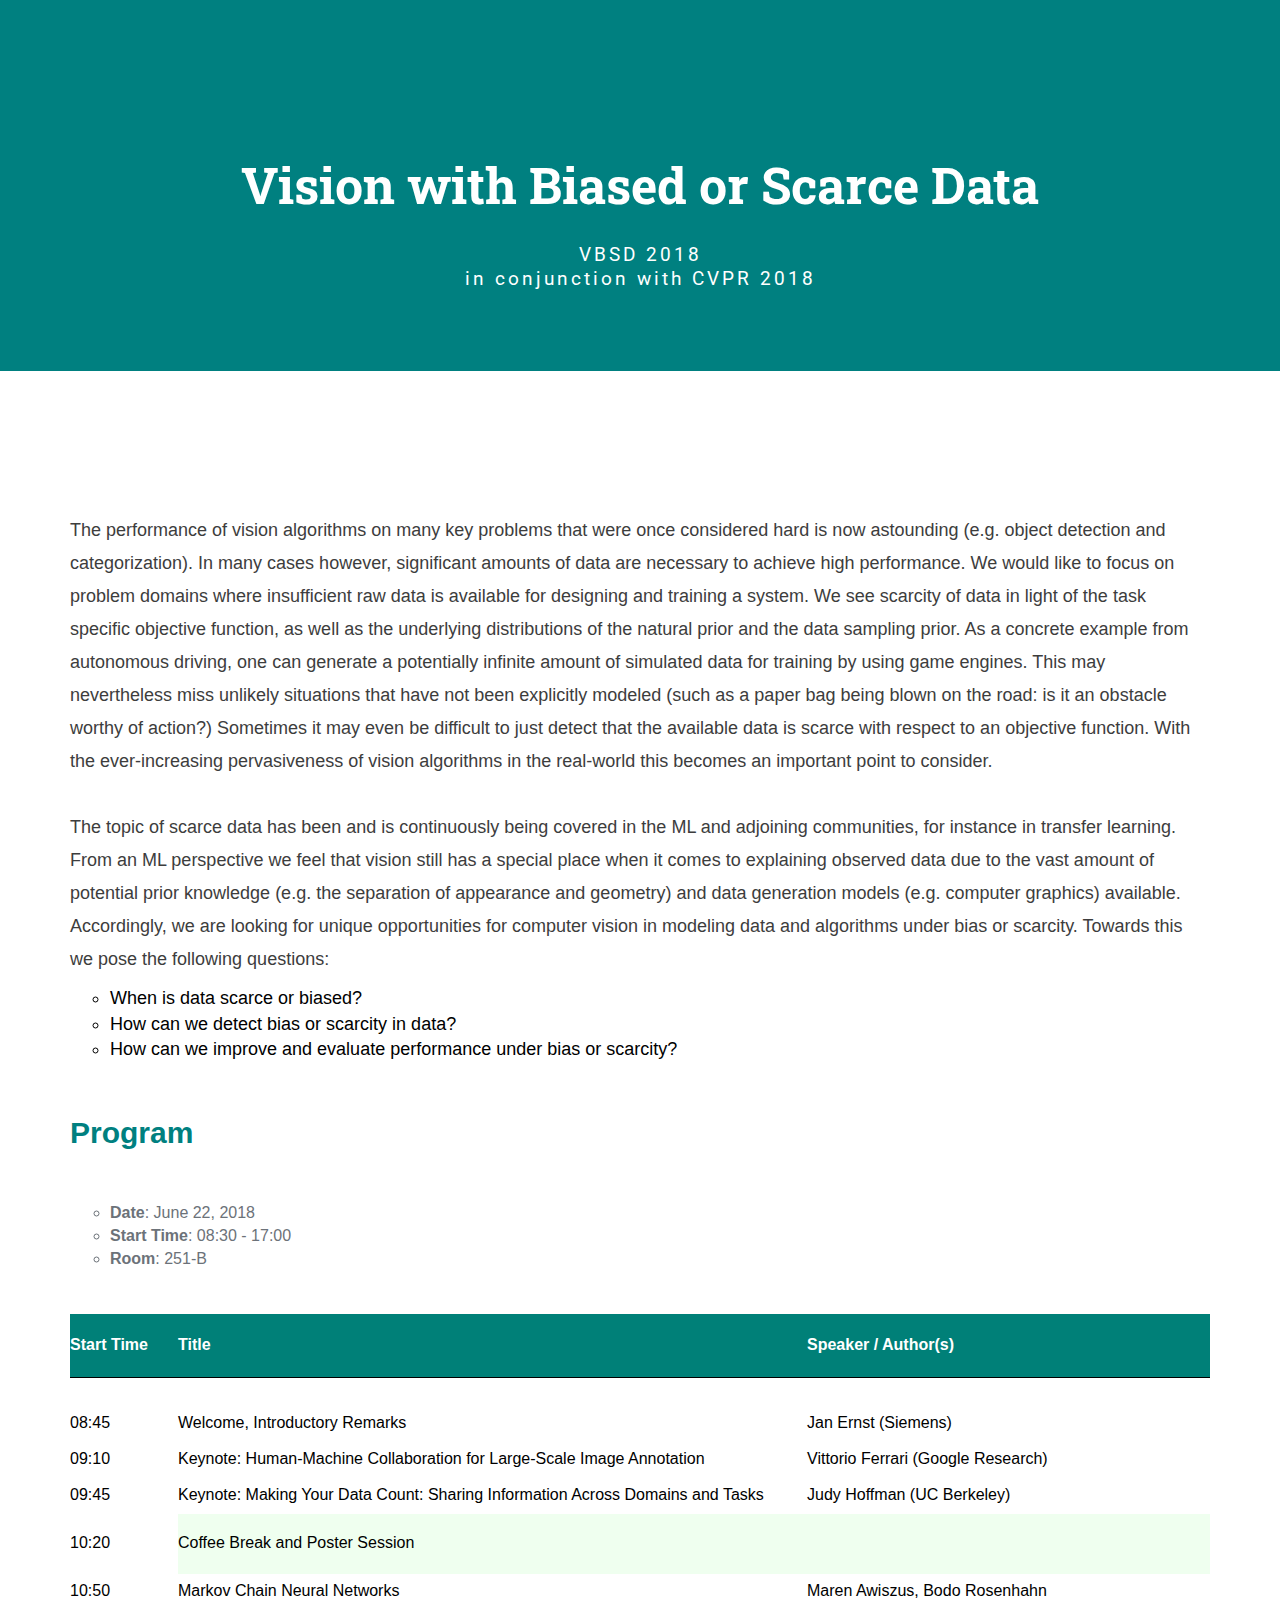
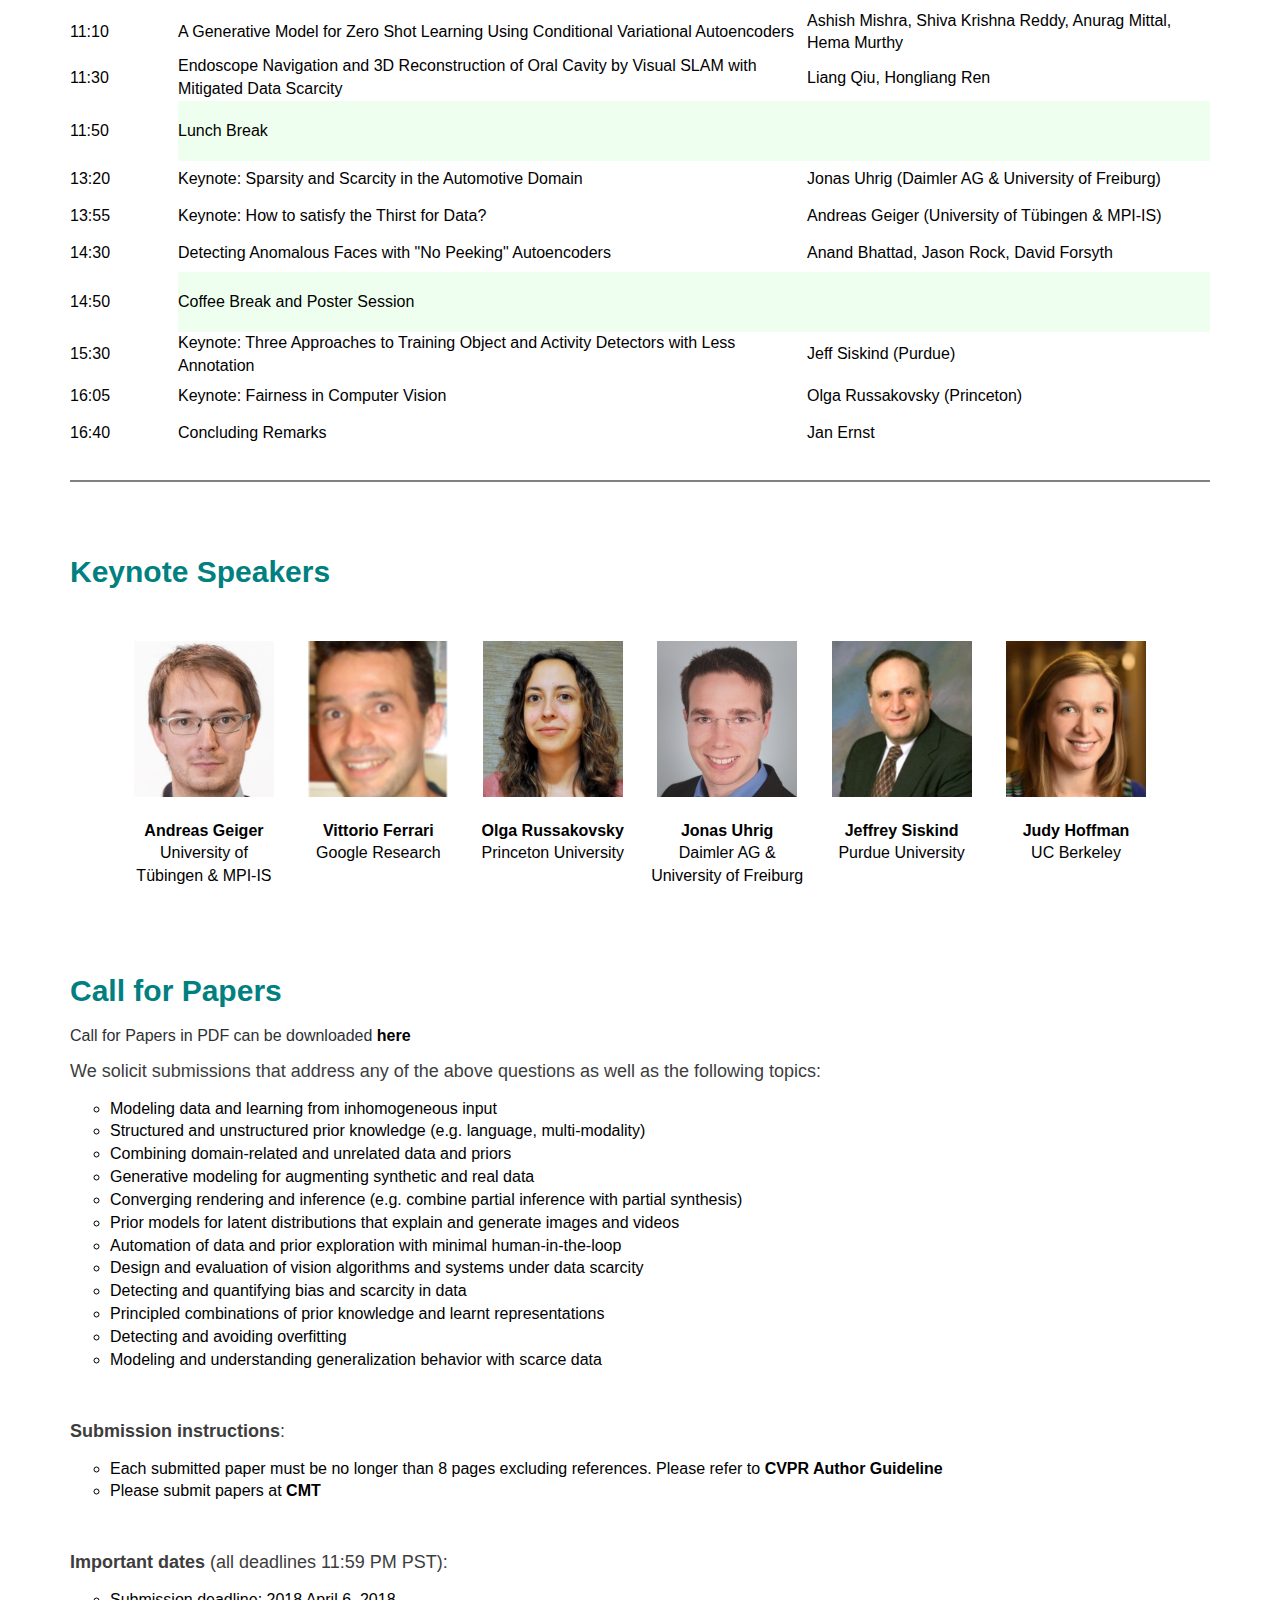
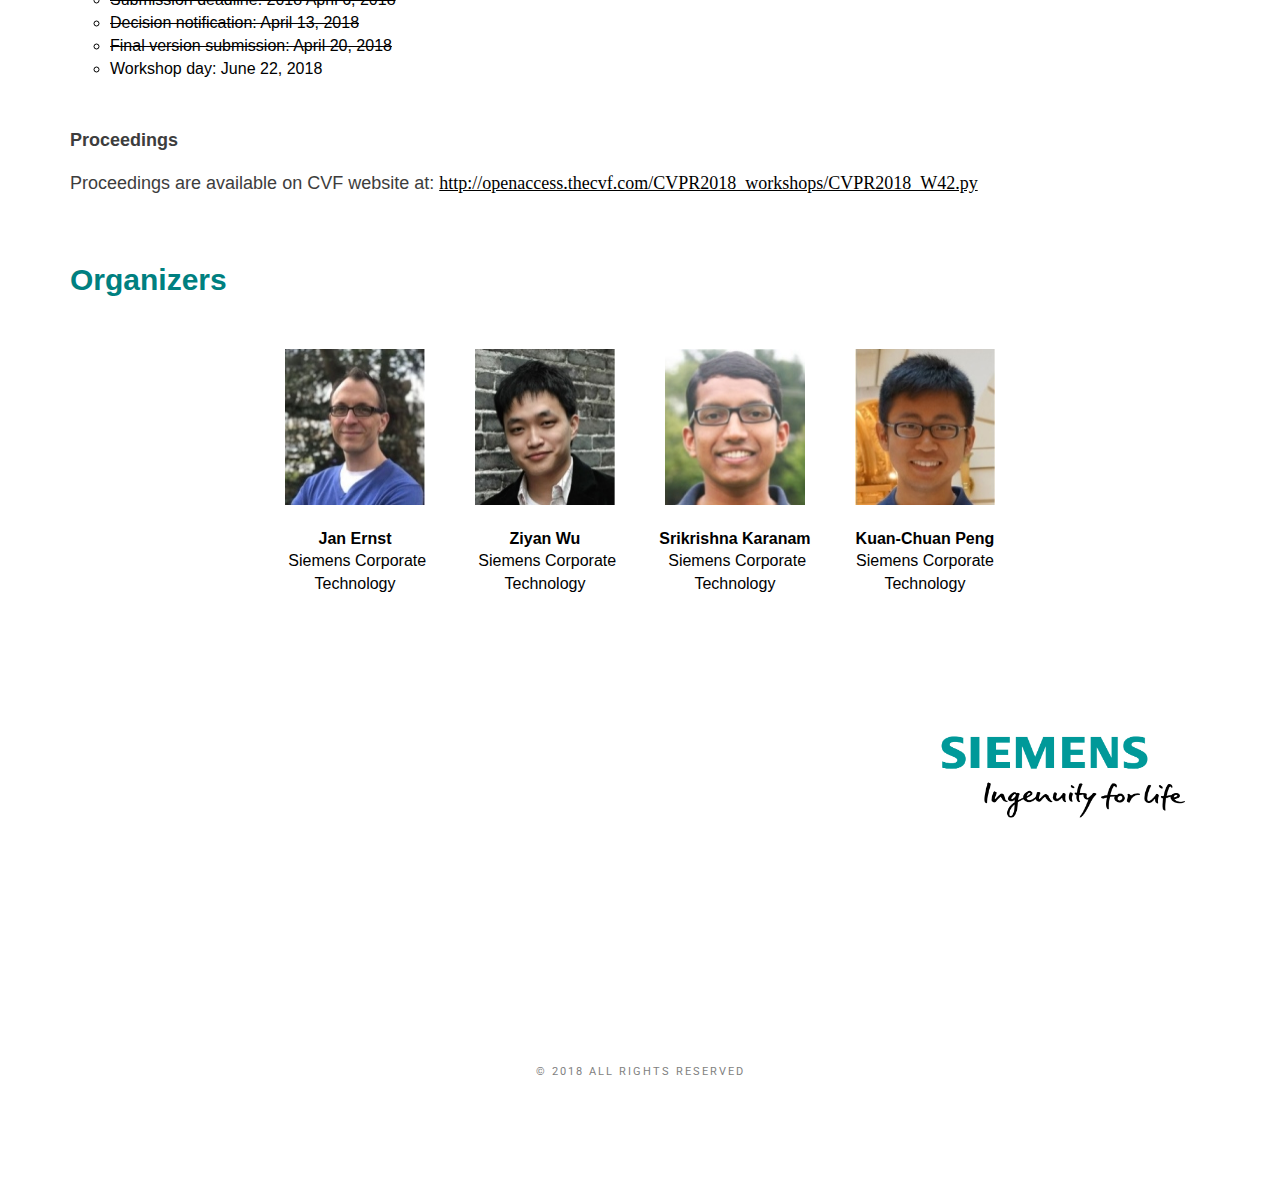
==== commit 0a48c7d2: "added first version program" ====
--- a/2018/index.html
+++ b/2018/index.html
@@ -1,4 +1,4 @@
-<!doctype html>
+﻿<!doctype html>
 <style type="text/css">
 .ms-list2-main {
 	border-left-style: none;
@@ -210,7 +210,7 @@
           
          <span lang="en-us">
 		           
-      <h2 class="auto-style14">P<span class="auto-style17">rogram</span></h2>
+      <h2 class="auto-style14"><span class="auto-style17">Program</span></h2>
 		 <span lang="en-us">
       	 <p>&nbsp;</p>
       <ul>
